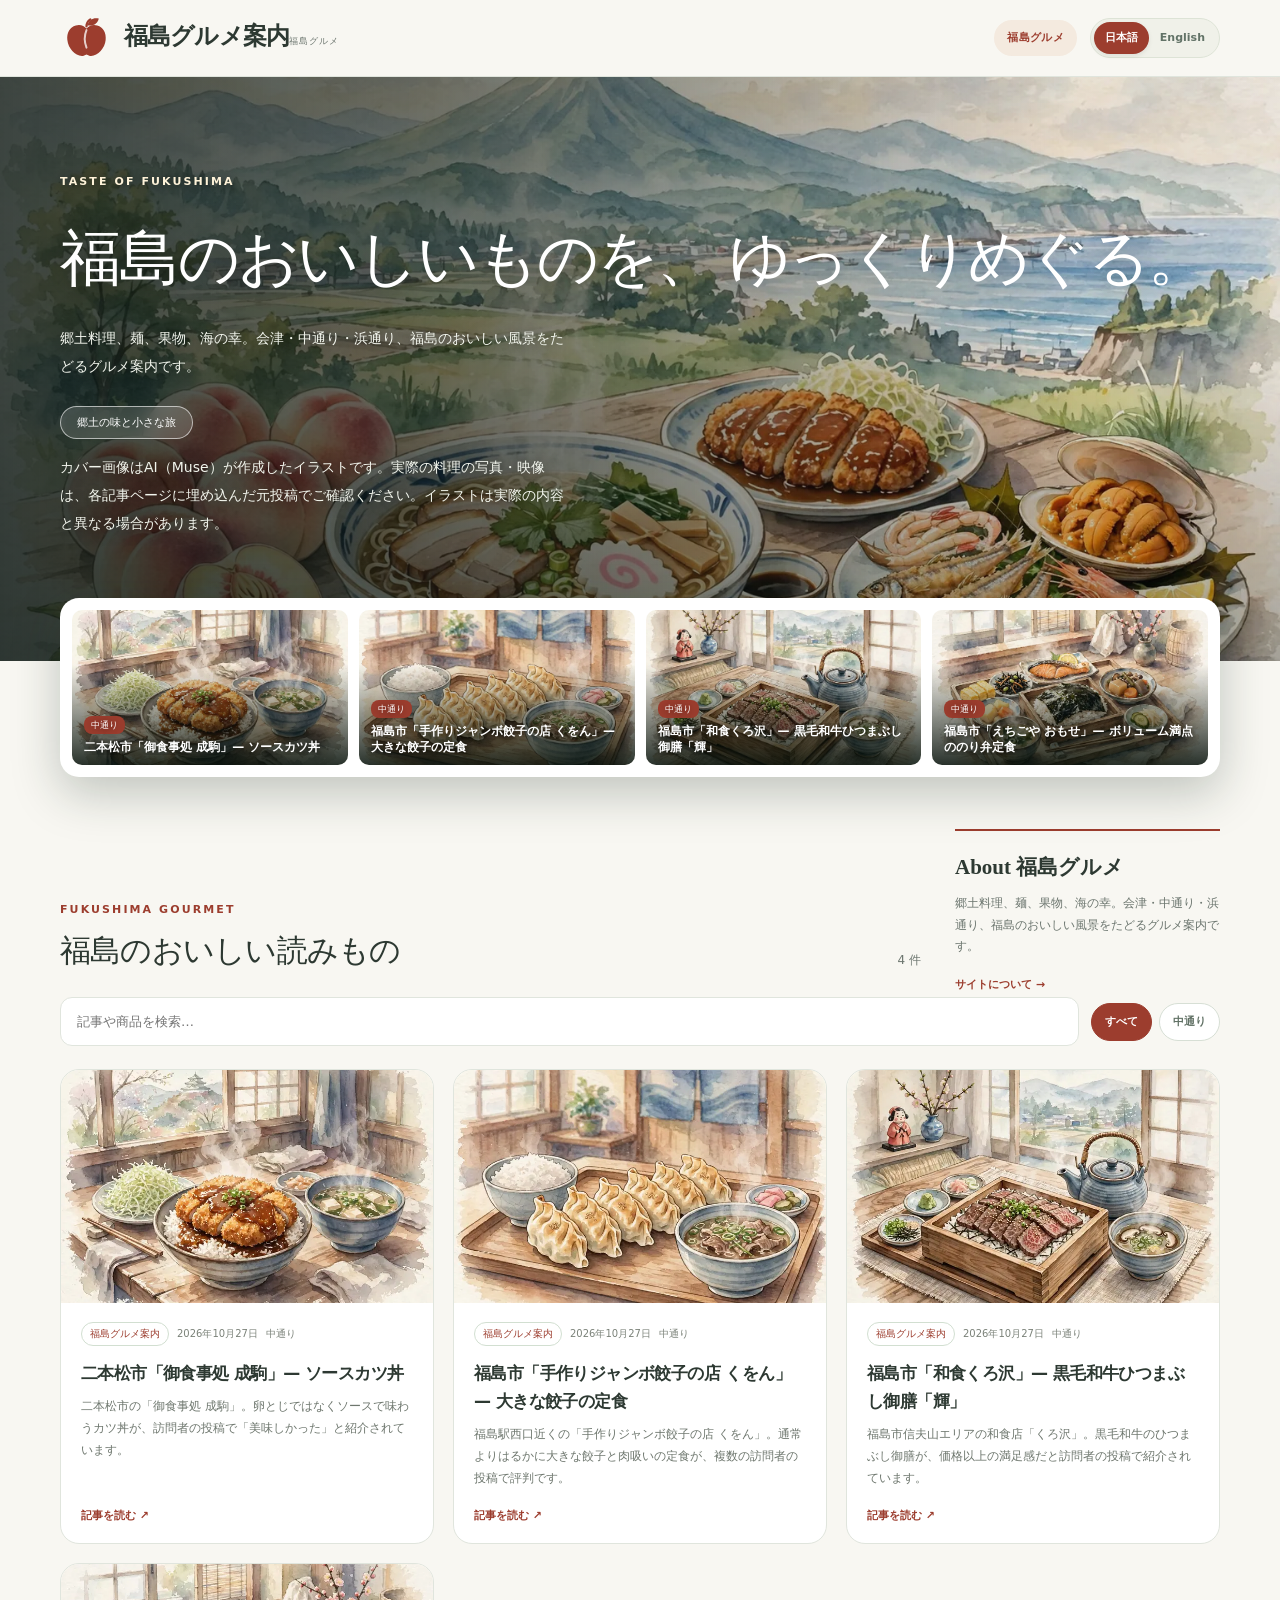
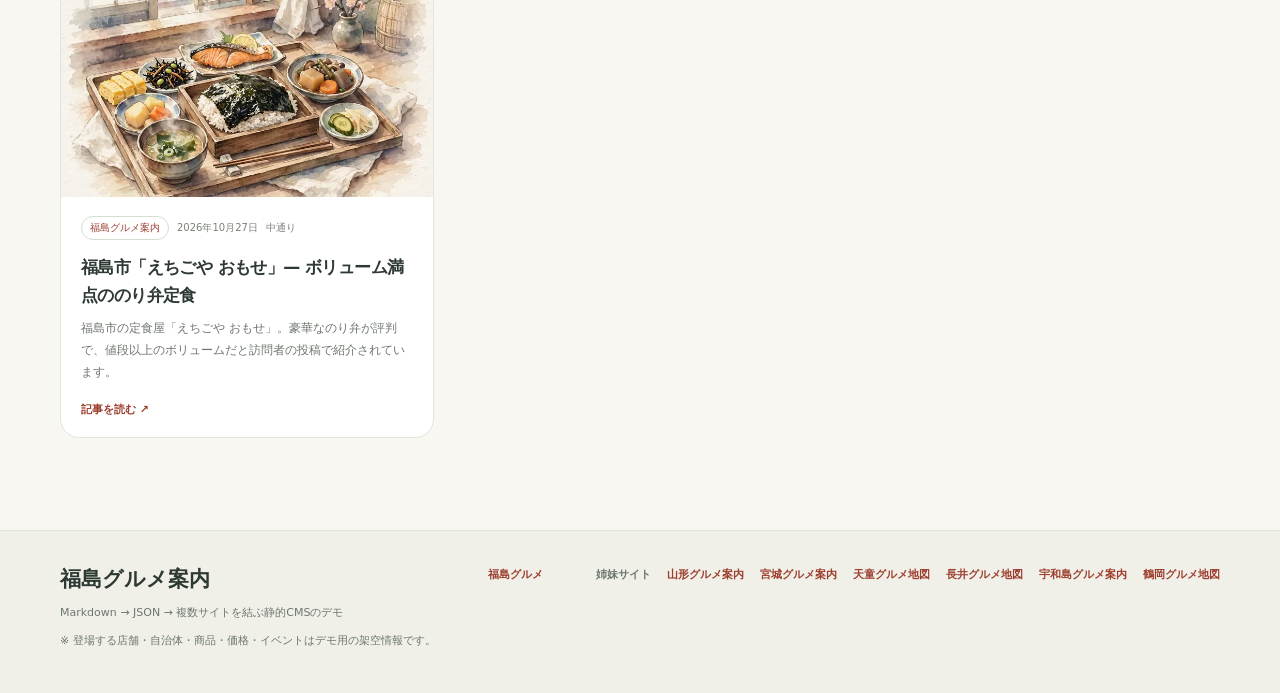
==== preview.html @ 9dbff457 "Update generated site files" ====
<!doctype html><html lang="ja"><head><meta charset="utf-8"><meta name="viewport" content="width=device-width,initial-scale=1"><meta name="description" content="Markdownから生成した静的JSONサイト"><title>福島グルメ案内</title><style>:root{--bg:#f8f7f2;--ink:#2d3932;--muted:#6c766f;--line:#e0e5dd;--accent:#416851;--accentsoft:#edf3eb;--paper:#fff;--round:19px;--shadow:0 18px 48px rgba(37,57,42,.075)}*{box-sizing:border-box}html{scroll-behavior:smooth}body{margin:0;background:var(--bg);color:var(--ink);font:15px/1.8 -apple-system,BlinkMacSystemFont,'Noto Sans JP','Hiragino Kaku Gothic ProN',system-ui,sans-serif}button,input{font:inherit}button{cursor:pointer}a{color:inherit;text-decoration:none}a:hover{color:var(--accent)}img{max-width:100%}h1,h2,h3,p{margin-top:0}[hidden]{display:none!important}.container{width:min(1160px,calc(100% - 48px));margin:auto}.topbar{position:sticky;top:0;z-index:5;background:rgba(248,247,242,.97);backdrop-filter:blur(13px);border-bottom:1px solid var(--line)}.topline{display:flex;gap:18px;align-items:center;justify-content:space-between;min-height:76px}.brand{display:flex;align-items:center;gap:12px;min-width:0}.brandicon{width:42px;height:42px;display:grid;place-items:center;border-radius:13px;background:var(--accent);color:white;font:26px Georgia,serif}.brandname{font-family:Georgia,'Noto Serif JP',serif;font-size:24px;font-weight:700;line-height:1.1;letter-spacing:-.035em}.brandsub{font-size:9px;color:var(--muted);letter-spacing:.11em;line-height:1.4;margin-top:5px}.links{display:flex;align-items:center;gap:6px;flex-wrap:wrap;justify-content:flex-end}.links a{font-size:11px;font-weight:700;letter-spacing:.025em;border-radius:100px;padding:8px 13px;white-space:nowrap}.links a.selected{background:var(--accentsoft);color:var(--accent)}.cartbadge{display:inline-block;background:var(--accent);color:white;border-radius:15px;font-size:9px;min-width:17px;text-align:center;padding:0 4px}.mobilehint{display:none}.hero{background:linear-gradient(115deg,#e3eade,#f2dfc7);position:relative;overflow:hidden}.hero:before{content:"";position:absolute;width:370px;height:370px;border-radius:100%;right:-55px;top:-160px;background:rgba(255,255,255,.28)}.hero:after{content:"✳";position:absolute;right:10%;bottom:-150px;font:350px Georgia,serif;line-height:1;color:rgba(74,110,81,.09);transform:rotate(-16deg)}.hero.town{background:linear-gradient(110deg,#d9ebec,#eaf1e2)}.hero.town:after{content:"⌂";color:rgba(66,106,118,.09)}.hero.fruit{background:linear-gradient(110deg,#f6e6d2,#f7e0d9)}.hero.fruit:after{content:"◌";color:rgba(166,95,70,.13)}.heroinner{position:relative;z-index:1;padding:70px 0 77px;max-width:1160px;margin:auto}.kicker{font-size:11px;letter-spacing:.19em;font-weight:800;color:var(--accent)}.hero h1{font:500 clamp(35px,5vw,61px)/1.5 Georgia,'Noto Serif JP',serif;letter-spacing:-.035em;margin:19px 0;color:#263c31;white-space:pre-line}.hero p{font-size:14px;max-width:565px;color:#5c6a60;line-height:2}.hero .subpill{display:inline-flex;border:1px solid color-mix(in srgb,var(--accent) 35%,transparent);border-radius:100px;color:var(--accent);font-size:11px;padding:6px 16px;margin-top:12px;background:rgba(255,255,255,.28)}.section{padding:52px 0}.sectiontitle{display:flex;justify-content:space-between;align-items:end;margin-bottom:25px;gap:16px}.sectiontitle h2{font:500 31px/1.35 Georgia,'Noto Serif JP',serif;letter-spacing:-.025em;margin:8px 0 0}.sectiontitle .caption{font-size:12px;color:var(--muted);margin:0}.siteintro{display:grid;grid-template-columns:repeat(3,1fr);gap:18px;margin-bottom:50px}.siteitem{border:1px solid var(--line);background:white;border-radius:18px;padding:22px 23px;transition:transform .15s,border-color .15s;display:flex;gap:12px;align-items:start}.siteitem:hover{transform:translateY(-3px);border-color:var(--accent)}.siteemoji{width:45px;height:45px;border-radius:15px;background:var(--accentsoft);display:grid;place-items:center;font-size:23px;flex:none}.siteitem strong{font-size:15px}.siteitem span{display:block;font-size:11px;color:var(--muted);line-height:1.8;margin-top:4px}.tools{display:flex;gap:12px;flex-wrap:wrap;align-items:center;margin-bottom:23px}.search{background:#fff;border:1px solid var(--line);padding:12px 16px;border-radius:12px;min-width:220px;flex:1;font-size:13px;outline-color:var(--accent)}.chips{display:flex;flex-wrap:wrap;gap:7px}.chip{border:1px solid #d7dfd5;color:#617165;padding:8px 13px;background:#fff;border-radius:30px;font-size:11px;font-weight:700}.chip.active{background:var(--accent);color:white;border-color:var(--accent)}.grid{display:grid;grid-template-columns:repeat(3,minmax(0,1fr));gap:19px}.tile{border-radius:var(--round);background:var(--paper);border:1px solid var(--line);overflow:hidden;display:flex;flex-direction:column;transition:transform .18s,border-color .18s,box-shadow .18s}.tile:hover{transform:translateY(-4px);box-shadow:var(--shadow);border-color:#b3c6b6}.tile-image{width:100%;height:auto;display:block;background:#e8e4d8}.tile-content{display:flex;flex-direction:column;flex:1;padding:19px 20px 18px}.tile-meta{display:flex;gap:8px;align-items:center;flex-wrap:wrap;color:#7b8279;font-size:10px}.tag{color:var(--accent);border:1px solid #d2dfd1;border-radius:20px;padding:2px 8px;font-size:10px}.tile h3{font-size:17px;line-height:1.65;margin:13px 0 8px;letter-spacing:-.035em}.tile p{font-size:12px;color:#6e776e;line-height:1.85;margin-bottom:16px}.tile-foot{margin-top:auto;display:flex;gap:10px;justify-content:space-between;align-items:center}.more{color:var(--accent);font-size:11px;font-weight:800}.price{font-size:19px;font-weight:750;color:#a65e42}.price small{font-size:10px;font-weight:400;color:#777}.pillbutton{border:1px solid var(--accent);background:var(--accent);color:white;border-radius:30px;padding:7px 15px;font-size:11px;font-weight:700}.pillbutton.ghost{background:white;color:var(--accent)}.pillbutton:hover{opacity:.85}.introgrid{display:grid;grid-template-columns:1fr 265px;gap:34px}.rightnote{border-top:2px solid var(--accent);padding-top:22px}.rightnote h3{font:600 21px Georgia,serif;margin-bottom:12px}.rightnote p{font-size:12px;color:var(--muted)}.article{display:grid;grid-template-columns:minmax(0,1fr) 260px;gap:34px;align-items:start}.articlehead{padding:44px 0 32px;background:linear-gradient(105deg,var(--accentsoft),#f5eddf)}.articlehead h1{font:500 clamp(29px,4vw,44px)/1.52 Georgia,'Noto Serif JP',serif;margin:12px 0 0;overflow-wrap:anywhere}.paper{border:1px solid var(--line);border-radius:19px;background:#fff;padding:32px;overflow-wrap:anywhere}.articlecover{width:100%;height:auto;border-radius:11px;margin-bottom:26px}.prose{font-size:14px;line-height:2.15}.prose h2{font-size:20px;margin-top:30px;border-left:4px solid var(--accent);padding-left:12px}.prose h3{font-size:17px}.prose img{display:block;margin:22px auto;max-width:100%;height:auto;border-radius:10px}.prose p{margin-bottom:18px}.prose a{color:var(--accent);font-weight:600;text-decoration:underline;text-underline-offset:3px}.prose a:hover{text-decoration-thickness:2px}.prose ul{padding-left:20px}.prose table{width:100%;border-collapse:collapse;margin:4px 0 24px;font-size:13px;line-height:1.75}.prose th,.prose td{border:1px solid var(--line);padding:9px 12px;text-align:left;vertical-align:top}.prose th{background:var(--accentsoft);font-weight:700}.prose tbody tr:nth-child(even){background:#fafaf6}.prose td:first-child{font-weight:600}.prose pre{overflow-x:auto;background:#f4f4ee;border:1px solid var(--line);border-radius:10px;padding:14px 16px;font-size:12.5px;line-height:1.7;margin:4px 0 22px}.prose code{font-family:ui-monospace,SFMono-Regular,Menlo,Consolas,monospace}.backlink{display:inline-flex;margin-top:25px;color:var(--accent);font-weight:800;font-size:12px}.info{padding:17px;background:var(--accentsoft);border-radius:13px;font-size:12px;color:#5f6e62;margin-top:18px}.info.warn{background:#fff4e5;color:#956044;border:1px solid #efd7b9}.cross{margin-top:45px;padding-top:20px;border-top:1px solid var(--line)}.cross h2{font:500 25px Georgia,serif}.crosslinks{display:grid;grid-template-columns:repeat(2,minmax(0,1fr));gap:14px}.crosslink{display:flex;align-items:center;gap:12px;border:1px solid var(--line);padding:9px;background:white;border-radius:12px;min-width:0}.crosslink img{width:78px;height:58px;object-fit:cover;border-radius:7px;flex:none}.crosslink strong{font-size:12px;line-height:1.5;display:block}.crosslink span{font-size:10px;color:var(--muted)}.lead{font:500 18px/1.85 Georgia,serif}.purchase{display:flex;align-items:end;justify-content:space-between;gap:12px;background:#f8f6ef;padding:18px;border-radius:13px;margin-top:25px}.purchase .pillbutton{font-size:13px;padding:12px 18px}.toolbar{display:flex;align-items:center;justify-content:space-between;gap:12px;margin-bottom:24px}.notice{font-size:12px;color:#926148;background:#fff1e7;border:1px solid #eed6c2;border-radius:10px;padding:12px 16px}.cartrow{display:grid;grid-template-columns:90px 1fr auto;align-items:center;gap:17px;border-bottom:1px solid var(--line);padding:19px 0}.cartrow img{width:90px;height:67px;object-fit:cover;border-radius:9px}.cartrow h3{font-size:15px;margin-bottom:4px}.cartrow p{font-size:11px;color:var(--muted);margin:0}.cartctrl{display:flex;align-items:center;gap:9px}.cartctrl button{border:1px solid var(--line);background:#fff;padding:4px 10px;border-radius:8px}.total{display:flex;align-items:center;justify-content:space-between;font-size:20px;font-weight:bold;margin:30px 0}.servicegrid{display:grid;grid-template-columns:repeat(3,minmax(0,1fr));gap:12px;margin:0 0 35px}.service{padding:17px 20px;background:white;border:1px solid var(--line);border-radius:14px;font-size:13px;font-weight:700;color:#466f78;display:flex;align-items:center;gap:10px}.footer{margin-top:40px;border-top:1px solid var(--line);background:#f0f0e8;padding:34px 0}.footerinner{display:flex;align-items:start;justify-content:space-between;gap:24px}.footer strong{font:600 21px Georgia,serif}.footer p{font-size:11px;color:var(--muted);margin:8px 0}.footlinks{display:flex;gap:16px;flex-wrap:wrap}.footlinks a{font-size:11px;font-weight:700;color:var(--accent)}.sisterlinks{align-items:center}.sisterlabel{font-size:11px;font-weight:800;color:var(--muted)}.empty{padding:35px;border:1px dashed #ccd5ca;border-radius:14px;text-align:center;color:var(--muted)}.loading{padding:50px;text-align:center}.sr-only{position:absolute;width:1px;height:1px;overflow:hidden;clip:rect(0,0,0,0)}
@media(max-width:950px){.grid{grid-template-columns:repeat(2,minmax(0,1fr))}.siteintro{grid-template-columns:repeat(2,minmax(0,1fr))}.introgrid,.article{grid-template-columns:1fr}.rightnote{display:none}.links{gap:0}.links a{padding:8px 9px}.heroinner{padding:58px 0}}
@media(max-width:600px){.container{width:calc(100% - 30px)}.topline{min-height:80px;display:block;padding:12px 0}.brand{margin-bottom:8px}.brandicon{width:33px;height:33px;font-size:19px}.brandname{font-size:19px}.brandsub{display:none}.links{justify-content:flex-start;gap:2px}.links a{font-size:10px;padding:5px 8px}.heroinner{padding:38px 0 44px}.hero h1{font-size:35px}.hero p{font-size:12px}.hero:after{font-size:210px;bottom:-85px}.section{padding:36px 0}.siteintro,.grid,.crosslinks,.servicegrid{grid-template-columns:1fr}.sectiontitle h2{font-size:25px}.paper{padding:20px}.articlehead{padding:27px 0}.cartrow{grid-template-columns:65px 1fr}.cartrow img{width:65px;height:58px}.cartctrl{grid-column:2}.purchase{display:block}.purchase button{margin-top:16px}.footerinner{display:block}.footlinks{margin-top:16px}.tile-content{padding:16px}.prose table{display:block;overflow-x:auto;-webkit-overflow-scrolling:touch}.prose th,.prose td{padding:8px 10px}.prose table:has(>thead>tr>:nth-child(2):last-child){overflow:visible}.prose table:has(>thead>tr>:nth-child(2):last-child) thead{display:none}.prose table:has(>thead>tr>:nth-child(2):last-child) tbody,.prose table:has(>thead>tr>:nth-child(2):last-child) tr{display:block}.prose table:has(>thead>tr>:nth-child(2):last-child) tr{border:1px solid var(--line);border-radius:12px;margin-bottom:12px;overflow:hidden;background:#fff}.prose table:has(>thead>tr>:nth-child(2):last-child) td{display:block;border:none;padding:6px 14px 12px}.prose table:has(>thead>tr>:nth-child(2):last-child) td:first-child{background:var(--accentsoft);font-weight:700;white-space:normal;padding:8px 14px;margin-bottom:6px}.prose table:not(:has(>thead>tr>:nth-child(2):last-child)) th,.prose table:not(:has(>thead>tr>:nth-child(2):last-child)) td{min-width:112px}}
@media(prefers-reduced-motion:reduce){html{scroll-behavior:auto}.tile,.siteitem{transition:none}}
/* Bi-lingual navigation and photographic Fukushima gourmet hero. */
.header-right{display:flex;align-items:center;gap:13px;justify-content:flex-end;flex-wrap:wrap}
.language-switch{display:inline-flex;background:#f0f1e9;border:1px solid #dde3d6;padding:3px;border-radius:40px;white-space:nowrap}
.language-switch button{border:0;background:transparent;padding:6px 11px;color:#627367;border-radius:30px;font-size:11px;font-weight:750}
.language-switch button.chosen{background:var(--accent);color:#fff;box-shadow:0 2px 5px #00000014}
.hero.fukushima{background:#38302a;color:#fff}
.hero.fukushima .hero-photo{position:absolute;inset:0;width:100%;height:100%;object-fit:cover;display:block}
.hero.fukushima:before{display:none}
.hero.fukushima:after{content:none}
.hero.fukushima .heroinner{isolation:isolate}
.hero.fukushima h1{color:#fff;text-shadow:0 2px 20px #00000070}
.hero.fukushima .kicker{color:#fae0b5}
.hero.fukushima p{color:#fff0d9;max-width:510px;text-shadow:0 1px 12px #00000065}
.hero.fukushima .subpill{background:#ffffff1f;border-color:#ffffff80;color:#fff}
.site-link-label{color:var(--accent)!important;font-weight:700!important}
@media(max-width:1060px){.header-right{gap:6px}.links a{padding:6px 8px}}
@media(max-width:720px){.header-right{justify-content:flex-start}.language-switch{margin-top:4px}.hero.fukushima .hero-photo{object-position:56% center}.hero.fukushima:before{display:block;background:linear-gradient(90deg,#221b14bb,transparent);inset:0;width:auto;height:auto;border-radius:0}.hero.fukushima .heroinner{padding:55px 0 65px}}


/* Editorial photographic style, with fully localized HTML text over image assets. */
.hero{background:#22312b;min-height:440px;isolation:isolate}
.hero .hero-photo{position:absolute;inset:0;width:100%;height:100%;display:block;object-fit:cover;object-position:center 47%;z-index:-2}
.hero:before,.hero.fukushima:before{content:"";display:block;position:absolute;inset:0;width:100%;height:100%;border-radius:0;background:linear-gradient(90deg,rgba(10,22,19,.79) 0%,rgba(13,24,20,.56) 39%,rgba(13,22,19,.07) 84%),linear-gradient(0deg,rgba(11,20,15,.30),transparent 55%);z-index:-1;pointer-events:none}
.hero:after,.hero.town:after,.hero.fruit:after,.hero.fukushima:after{content:none;display:none}
.hero.town,.hero.fruit,.hero.bakery,.hero.fukushima,.hero.portal{background-color:#284034}
.hero .heroinner{position:relative;z-index:1;padding:90px 0 110px}
.hero h1,.hero.fukushima h1{color:#fff;text-shadow:0 4px 30px rgba(0,0,0,.38)}
.hero p,.hero.fukushima p{color:#f3f6ee;text-shadow:0 1px 15px rgba(0,0,0,.5)}
.hero .kicker,.hero.fukushima .kicker{color:#fff3d9;text-shadow:0 1px 8px #0007}
.hero .subpill,.hero.fukushima .subpill{color:white;border-color:#fff9;background:#ffffff24;backdrop-filter:blur(8px)}
.hero.fruit .hero-photo{object-position:center 48%}
.hero.town .hero-photo{object-position:center 50%}
.hero.bakery .hero-photo{object-position:center 50%}
.siteintro{grid-template-columns:repeat(4,minmax(0,1fr));gap:15px;margin-bottom:51px}
.siteitem{display:block;padding:0;overflow:hidden;min-width:0;box-shadow:0 5px 20px #20351f0a}
.siteitem-photo{display:block;overflow:hidden;height:156px;margin:0!important;background:#dde4d6}
.siteitem-photo img{width:100%;height:100%;display:block;object-fit:cover;transition:transform .3s}
.siteitem:hover .siteitem-photo img{transform:scale(1.045)}
.siteitem-info{padding:17px 19px 20px}
.siteitem-info strong{display:block;font-size:17px;line-height:1.45;margin:6px 0}
.siteitem-info .siteitem-type{font-size:10px;color:var(--accent);font-weight:800;letter-spacing:.07em}
.siteitem-info .siteitem-description{font-size:11px;line-height:1.7;color:#68766e;display:block;min-height:38px}
.siteitem-info .site-link-label{display:block;margin-top:14px}
.feature-wrap{position:relative;z-index:2;margin-top:-63px}
.photo-features{display:grid;grid-template-columns:repeat(4,minmax(0,1fr));gap:11px;padding:12px;background:#fff;border-radius:19px;box-shadow:0 16px 48px #172a2040}
.photo-feature{position:relative;height:155px;overflow:hidden;display:block;border-radius:10px;background:#dce8df}
.photo-feature:after{content:"";position:absolute;inset:0;background:linear-gradient(0deg,#05100ad9,transparent 65%)}
.photo-feature img{width:100%;height:100%;display:block;object-fit:cover;transition:transform .3s}
.photo-feature:hover img{transform:scale(1.07)}
.feature-caption{position:absolute;z-index:1;bottom:10px;left:12px;right:12px;color:#fff;text-shadow:0 1px 8px #000a}
.feature-caption small{display:inline-block;font-size:9px;background:var(--accent);color:#fff;padding:1px 7px;border-radius:8px;margin-bottom:5px}
.feature-caption strong{display:block;font-size:12px;line-height:1.35;max-height:3em;overflow:hidden}
@media(max-width:1000px){.siteintro{grid-template-columns:repeat(2,minmax(0,1fr))}.photo-feature{height:138px}.hero .heroinner{padding:70px 0 103px}}
@media(max-width:650px){.hero{min-height:385px}.hero .heroinner{padding:55px 0 100px}.hero:before{background:linear-gradient(90deg,#102015d9,rgba(12,28,19,.56) 75%,#0b261f35)}.siteintro{gap:12px}.siteitem-photo{height:112px}.siteitem-info{padding:12px}.siteitem-info strong{font-size:14px}.siteitem-info .siteitem-description{min-height:0}.photo-features{grid-template-columns:repeat(2,minmax(0,1fr));gap:8px;padding:8px;border-radius:14px}.feature-wrap{margin-top:-53px}.photo-feature{height:128px}.feature-caption strong{font-size:11px}}

/* Editorial vector logos, replacing the temporary h./house/emoji marks. */
.brandicon{width:52px;height:52px;flex:none;display:inline-flex;align-items:center;justify-content:center;background:transparent!important;color:#4a755f;border-radius:0!important;font-size:inherit;overflow:visible}
.brandicon svg{display:block;width:49px;height:49px;max-width:none;flex:none}
.brandicon-portal{color:#55785c}
.brandicon-bakery{color:#9b6a36}
.brandicon-town{color:#517c55}
.brandicon-fruit{color:#e77e2a}
.brandicon-gourmet{color:#143c47}
.brandicon-gourmet svg{width:54px}
.brandicon-fukushima{color:#9c3d2e}
@media(max-width:650px){.brandicon{width:39px;height:39px}.brandicon svg{width:38px;height:38px}.brandicon-gourmet svg{width:42px}}

.embed{display:flex;justify-content:center;margin:0 auto 24px;max-width:560px}
.embed blockquote{width:100%}
.heronote{font-size:11px;color:#7a847b;margin-top:14px;max-width:680px;line-height:1.9}
.mapbox{margin-top:26px;border:1px solid var(--line);border-radius:13px;padding:18px;background:#fbfaf5}.mapbox h3{font-size:15px;margin-bottom:10px}.maplinks{display:flex;gap:10px;flex-wrap:wrap}.mapbox p{font-size:11px;color:var(--muted);margin:10px 0 0}

/* Article page: left sidebar with site note + SNS embed (trial, 2026-10-26) */
.article{grid-template-columns:350px minmax(0,1fr)}
.leftnote{position:sticky;top:96px;border-top:2px solid var(--accent);padding-top:22px}
.leftnote h3{font:600 21px Georgia,serif;margin-bottom:12px}
.leftnote p{font-size:12px;color:var(--muted)}
.leftnote .embed{margin:24px 0 0;max-width:100%}
@media(max-width:950px){.article{grid-template-columns:1fr}.leftnote{position:static}}
.tsub{display:block;font-size:.6em;font-weight:500;letter-spacing:.02em;opacity:.72;margin-top:.16em}

/* Cover images: show the whole image at its natural aspect ratio, never cropped to a fixed frame (2026-10-26) */
.tile-image,.articlecover{aspect-ratio:auto;object-fit:initial}
</style></head><body><div id="app" data-default="fukushima" data-preview="true" data-root="./" data-mode="site" data-site-id="fukushima" data-portal-url=""><p class="loading">読み込み中…</p></div><noscript>JavaScriptを有効にしてください。</noscript><script type="application/json" id="preview-data">{"portal":{"version":1,"schema":"static-portal/v1","schema_version":"1.1.0","sites":[{"id":"fukushima","name":"福島グルメ案内","short_name":"福島グルメ","kind":"media","kind_label":"グルメメディア","accent":"#9c3d2e","eyebrow":"TASTE OF FUKUSHIMA","hero_title":"福島のおいしいものを、 ゆっくりめぐる。","description":"郷土料理、麺、果物、海の幸。会津・中通り・浜通り、福島のおいしい風景をたどるグルメ案内です。","subtitle":"福島の味を集めた読みもの","hero_note":"郷土の味と小さな旅","about":"福島県内の飲食店を訪れた人のSNS投稿をもとに、お店と料理を紹介するグルメ案内です。カバー画像はAIが作成した水彩調イラストで、実際の料理の写真は各記事に埋め込んだ元投稿で確認できます。","hero_image":"fukushima/hero.webp","i18n":{"en":{"name":"Fukushima Food Guide","short_name":"Fukushima Food","kind_label":"Food magazine","hero_title":"Take your time exploring\nthe flavors of Fukushima.","description":"Regional dishes, noodles, fruit and seafood: a guide to the flavors of Aizu, Nakadori and Hamadori in Fukushima.","subtitle":"Stories about the tastes of Fukushima","hero_note":"Local flavors and short trips","about":"A Fukushima food guide based on social posts by people who visited local eateries. Cover images are AI-created watercolor illustrations; see the embedded original posts for actual photos of the food."}},"hero_image_src":"[data-uri]","hero_thumbnail":{"src":"[data-uri]","alt":"福島グルメ案内","mime":"image/webp"}}],"entries":[{"id":"fukushima:narikoma-nihonmatsu","site_id":"fukushima","site_name":"福島グルメ案内","site_kind":"media","slug":"narikoma-nihonmatsu","type":"article","title":"二本松市「御食事処 成駒」— ソースカツ丼","subtitle":"","author":"","date":"2026-10-27","category":"中通り","summary":"二本松市の「御食事処 成駒」。卵とじではなくソースで味わうカツ丼が、訪問者の投稿で「美味しかった」と紹介されています。","url":"https://oosawak.github.io/fukushima-gourmet/#/post/fukushima/narikoma-nihonmatsu","cover":{"src":"[data-uri]","alt":"ソースカツ丼を描いた水彩調イラスト","mime":"image/webp"},"i18n":{"en":{}},"embed_url":"https://www.threads.com/@chloehina1031/post/DY88vHZkQ7m","embed_platform":"threads","map_query":"御食事処 成駒 二本松市"},{"id":"fukushima:kuwon-fukushima","site_id":"fukushima","site_name":"福島グルメ案内","site_kind":"media","slug":"kuwon-fukushima","type":"article","title":"福島市「手作りジャンボ餃子の店 くをん」— 大きな餃子の定食","subtitle":"","author":"","date":"2026-10-27","category":"中通り","summary":"福島駅西口近くの「手作りジャンボ餃子の店 くをん」。通常よりはるかに大きな餃子と肉吸いの定食が、複数の訪問者の投稿で評判です。","url":"https://oosawak.github.io/fukushima-gourmet/#/post/fukushima/kuwon-fukushima","cover":{"src":"[data-uri]","alt":"ジャンボ餃子定食を描いた水彩調イラスト","mime":"image/webp"},"i18n":{"en":{}},"embed_url":"https://www.threads.com/@takita0411/post/Dd0_JcKgdev","embed_platform":"threads","map_query":"手作りジャンボ餃子の店 くをん 福島市"},{"id":"fukushima:kurosawa-fukushima","site_id":"fukushima","site_name":"福島グルメ案内","site_kind":"media","slug":"kurosawa-fukushima","type":"article","title":"福島市「和食くろ沢」— 黒毛和牛ひつまぶし御膳「輝」","subtitle":"","author":"","date":"2026-10-27","category":"中通り","summary":"福島市信夫山エリアの和食店「くろ沢」。黒毛和牛のひつまぶし御膳が、価格以上の満足感だと訪問者の投稿で紹介されています。","url":"https://oosawak.github.io/fukushima-gourmet/#/post/fukushima/kurosawa-fukushima","cover":{"src":"[data-uri]","alt":"黒毛和牛ひつまぶし御膳を描いた水彩調イラスト","mime":"image/webp"},"i18n":{"en":{}},"embed_url":"https://www.threads.com/@shijing957/post/Deve8Q6oArY","embed_platform":"threads","map_query":"和食くろ沢 福島市"},{"id":"fukushima:echigoya-omose-fukushima","site_id":"fukushima","site_name":"福島グルメ案内","site_kind":"media","slug":"echigoya-omose-fukushima","type":"article","title":"福島市「えちごや おもせ」— ボリューム満点ののり弁定食","subtitle":"","author":"","date":"2026-10-27","category":"中通り","summary":"福島市の定食屋「えちごや おもせ」。豪華なのり弁が評判で、値段以上のボリュームだと訪問者の投稿で紹介されています。","url":"https://oosawak.github.io/fukushima-gourmet/#/post/fukushima/echigoya-omose-fukushima","cover":{"src":"[data-uri]","alt":"のり弁定食を描いた水彩調イラスト","mime":"image/webp"},"i18n":{"en":{}},"embed_url":"https://www.threads.com/@__yna.24/post/DBRA8HWzlNM","embed_platform":"threads","map_query":"えちごや おもせ 福島市"}],"hero_image_src":"[data-uri]"},"sites":{"fukushima":{"version":1,"schema":"static-site-feed/v1","schema_version":"1.1.0","languages":["ja","en"],"site":{"id":"fukushima","name":"福島グルメ案内","short_name":"福島グルメ","kind":"media","kind_label":"グルメメディア","accent":"#9c3d2e","eyebrow":"TASTE OF FUKUSHIMA","hero_title":"福島のおいしいものを、 ゆっくりめぐる。","description":"郷土料理、麺、果物、海の幸。会津・中通り・浜通り、福島のおいしい風景をたどるグルメ案内です。","subtitle":"福島の味を集めた読みもの","hero_note":"郷土の味と小さな旅","about":"福島県内の飲食店を訪れた人のSNS投稿をもとに、お店と料理を紹介するグルメ案内です。カバー画像はAIが作成した水彩調イラストで、実際の料理の写真は各記事に埋め込んだ元投稿で確認できます。","hero_image":"fukushima/hero.webp","i18n":{"en":{"name":"Fukushima Food Guide","short_name":"Fukushima Food","kind_label":"Food magazine","hero_title":"Take your time exploring\nthe flavors of Fukushima.","description":"Regional dishes, noodles, fruit and seafood: a guide to the flavors of Aizu, Nakadori and Hamadori in Fukushima.","subtitle":"Stories about the tastes of Fukushima","hero_note":"Local flavors and short trips","about":"A Fukushima food guide based on social posts by people who visited local eateries. Cover images are AI-created watercolor illustrations; see the embedded original posts for actual photos of the food."}},"hero_image_src":"[data-uri]","hero_thumbnail":{"src":"[data-uri]","alt":"福島グルメ案内","mime":"image/webp"}},"entries":[{"id":"fukushima:narikoma-nihonmatsu","site_id":"fukushima","site_name":"福島グルメ案内","site_kind":"media","slug":"narikoma-nihonmatsu","type":"article","title":"二本松市「御食事処 成駒」— ソースカツ丼","subtitle":"","author":"","date":"2026-10-27","category":"中通り","summary":"二本松市の「御食事処 成駒」。卵とじではなくソースで味わうカツ丼が、訪問者の投稿で「美味しかった」と紹介されています。","url":"https://oosawak.github.io/fukushima-gourmet/#/post/fukushima/narikoma-nihonmatsu","cover":{"src":"[data-uri]","alt":"ソースカツ丼を描いた水彩調イラスト","mime":"image/webp"},"i18n":{"en":{}},"embed_url":"https://www.threads.com/@chloehina1031/post/DY88vHZkQ7m","embed_platform":"threads","map_query":"御食事処 成駒 二本松市"},{"id":"fukushima:kuwon-fukushima","site_id":"fukushima","site_name":"福島グルメ案内","site_kind":"media","slug":"kuwon-fukushima","type":"article","title":"福島市「手作りジャンボ餃子の店 くをん」— 大きな餃子の定食","subtitle":"","author":"","date":"2026-10-27","category":"中通り","summary":"福島駅西口近くの「手作りジャンボ餃子の店 くをん」。通常よりはるかに大きな餃子と肉吸いの定食が、複数の訪問者の投稿で評判です。","url":"https://oosawak.github.io/fukushima-gourmet/#/post/fukushima/kuwon-fukushima","cover":{"src":"[data-uri]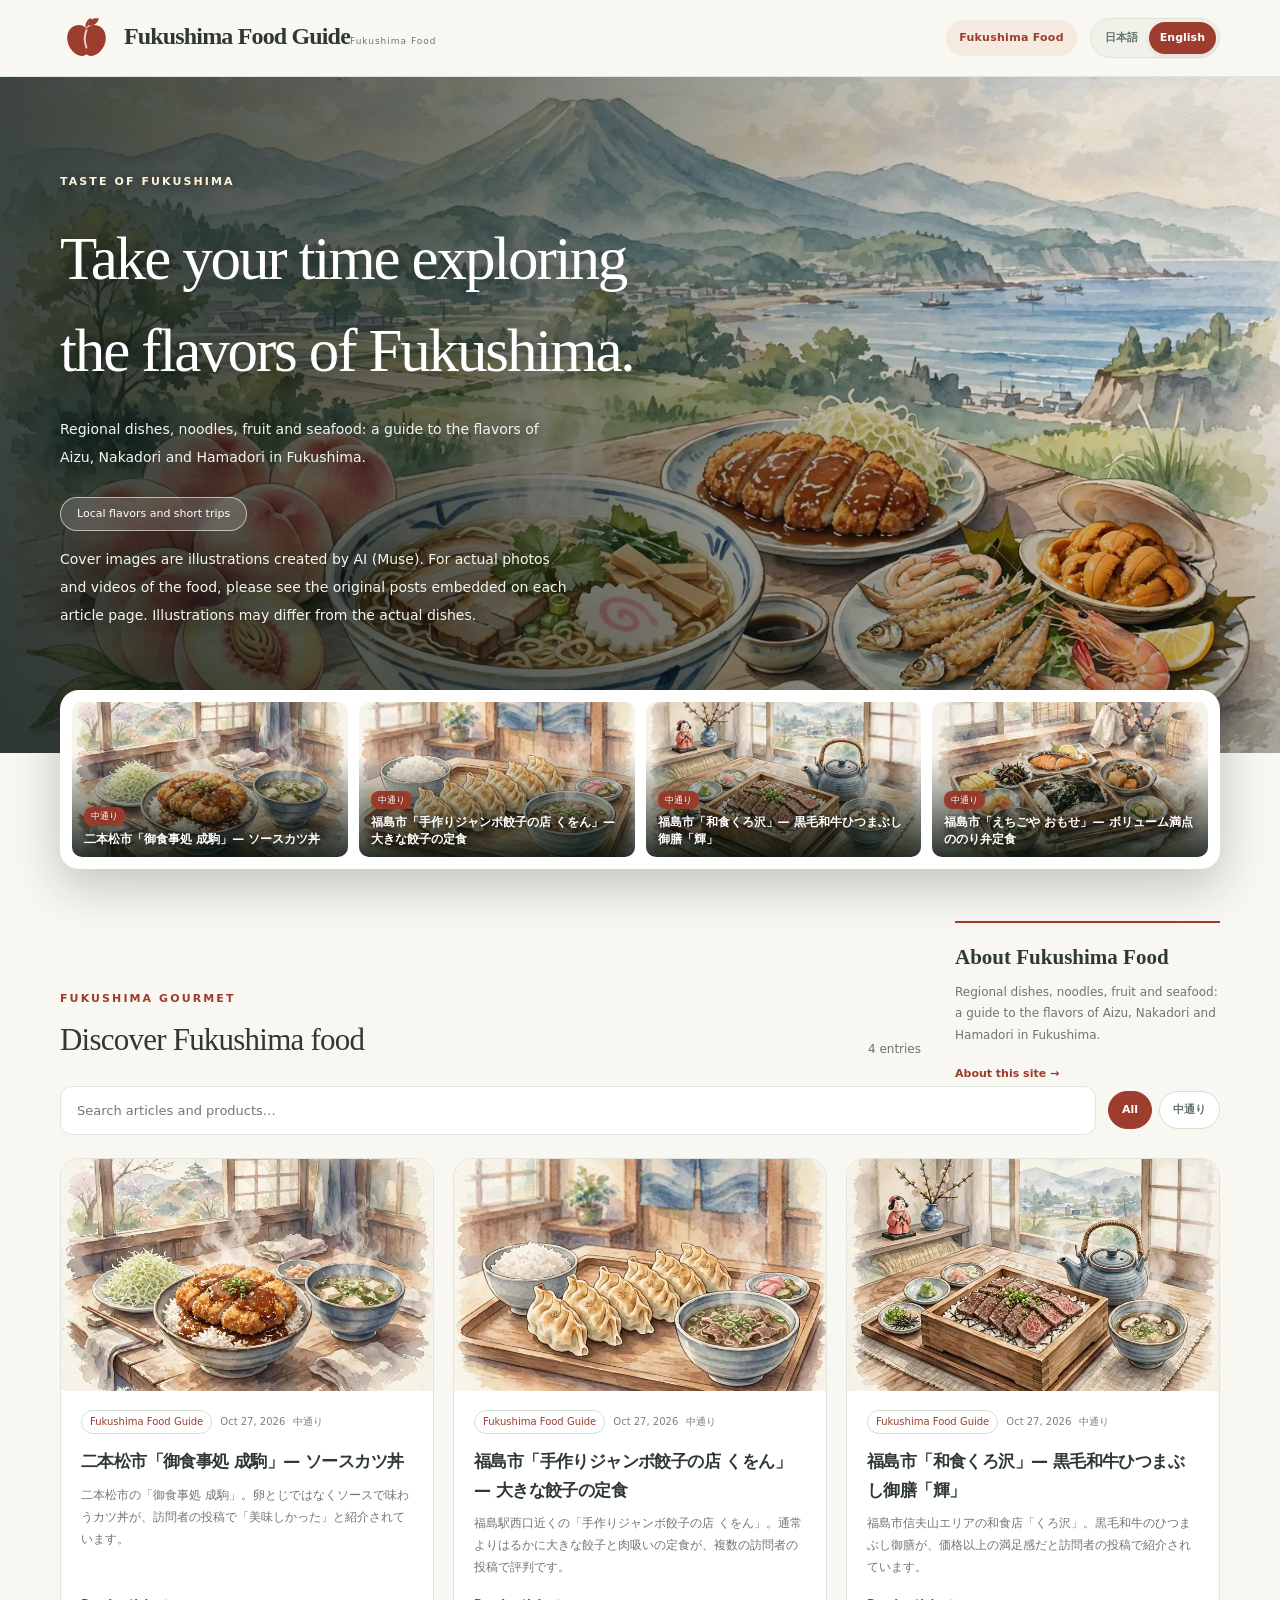
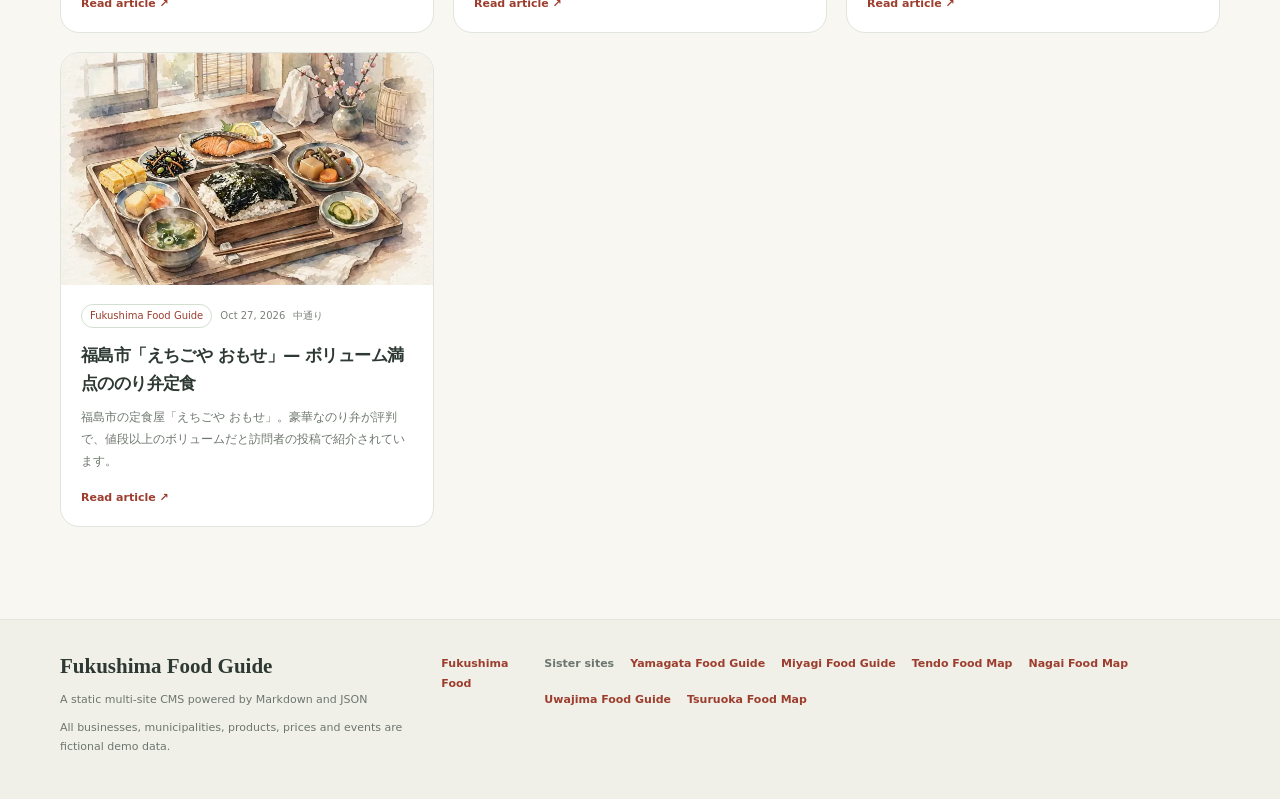
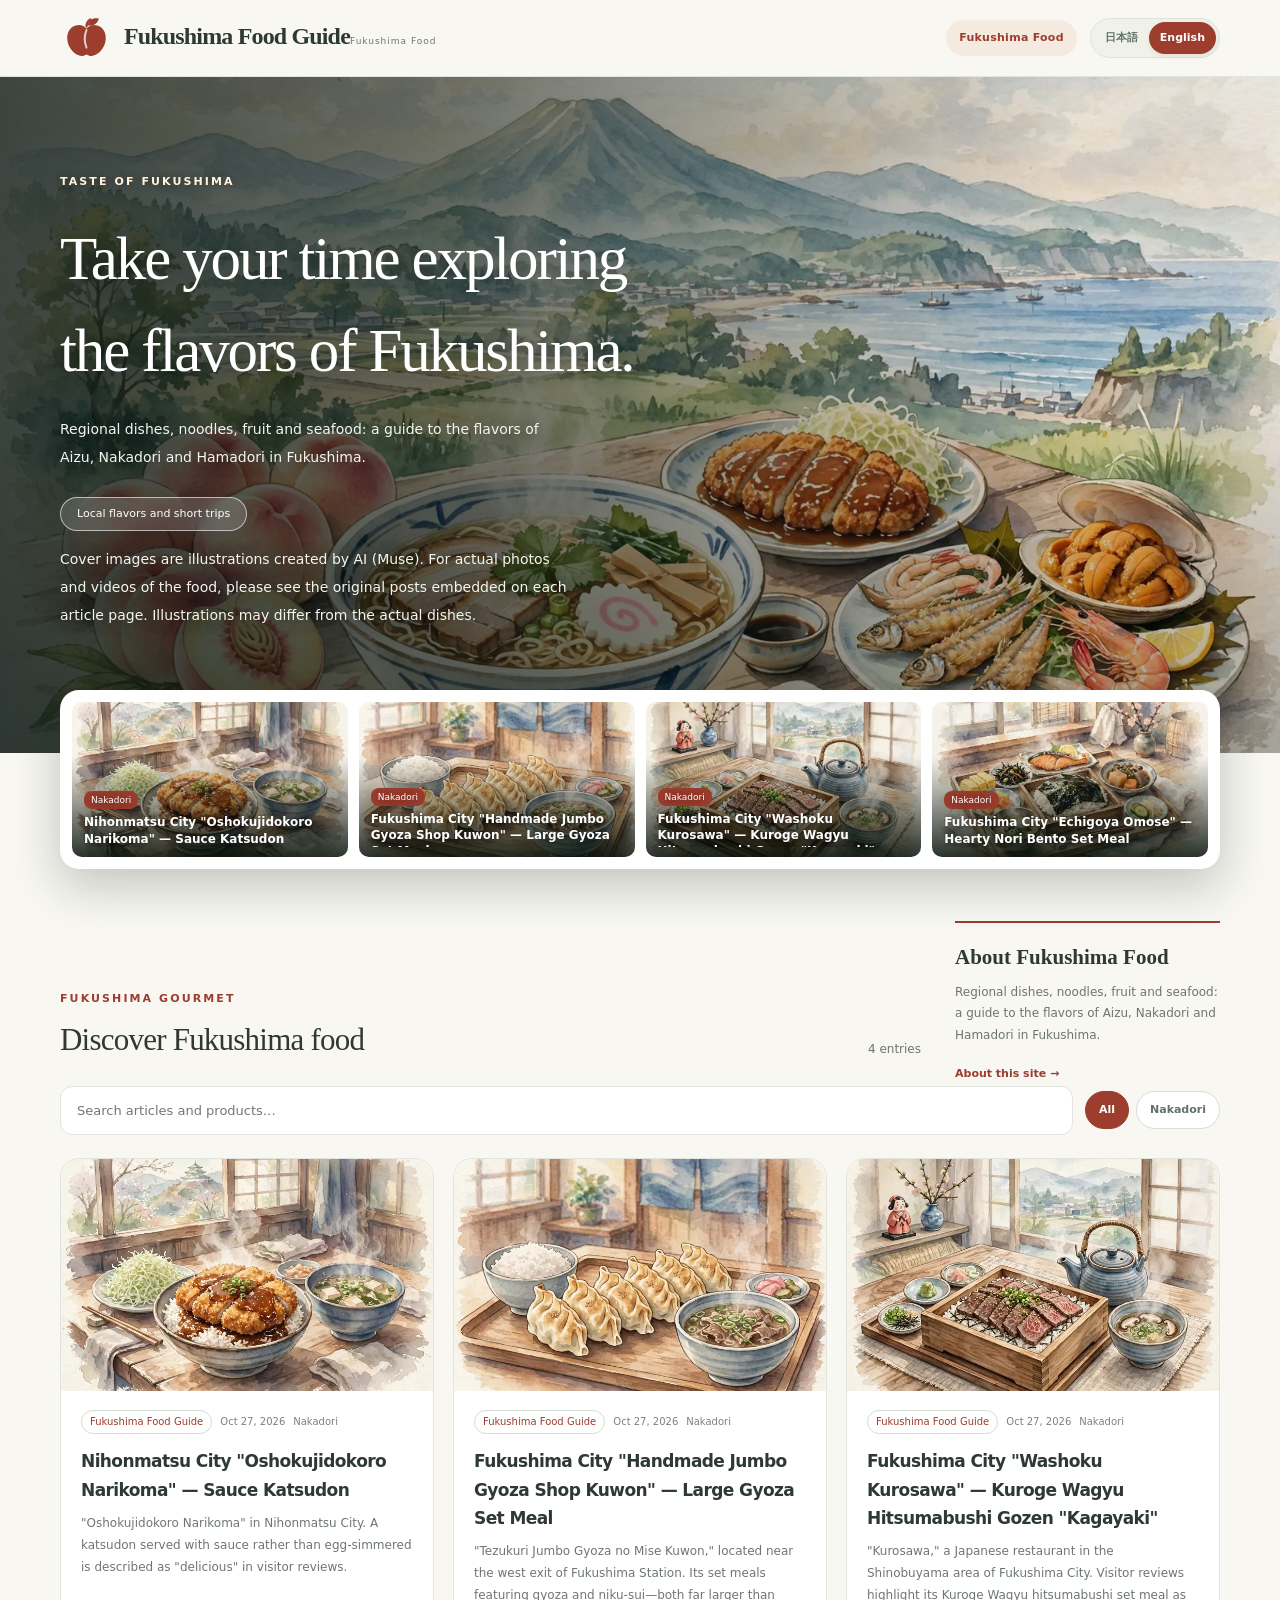
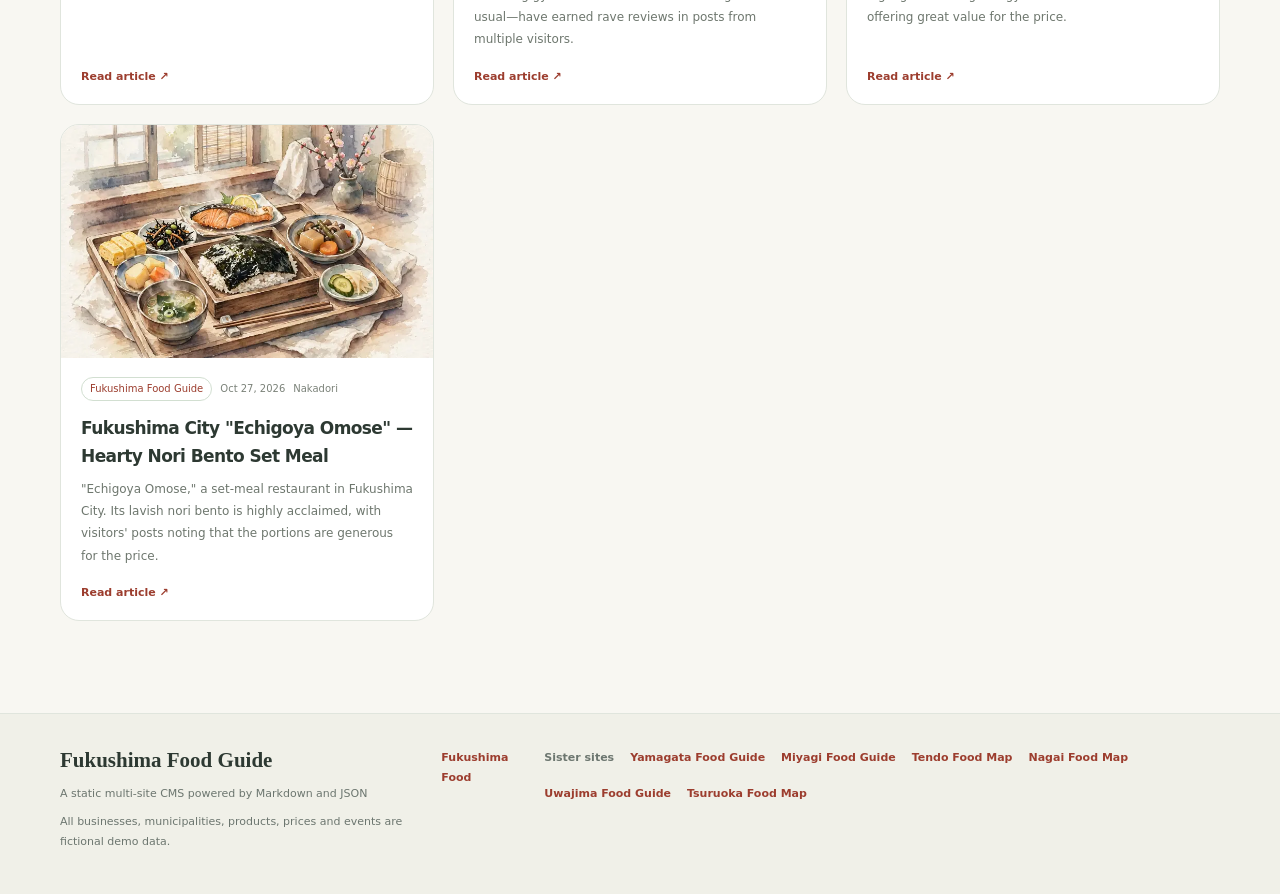
